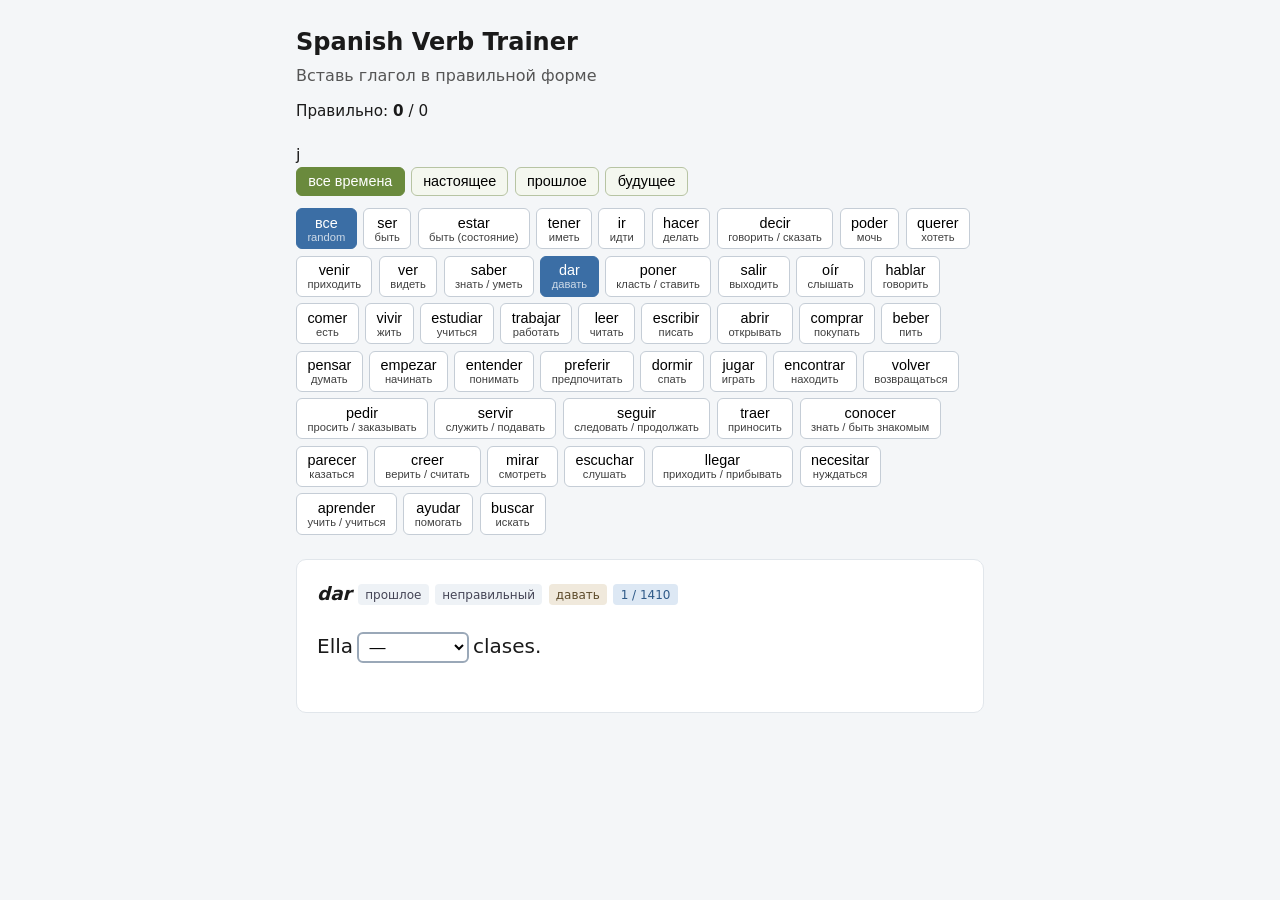
==== index.html @ e8b68db5 "Initial commit" ====
<!DOCTYPE html>
<html lang="ru">
<head>
  <meta charset="UTF-8">
  <meta name="viewport" content="width=device-width, initial-scale=1">
  <title>Spanish Verb Trainer</title>
  <link rel="stylesheet" href="styles.css">
</head>
<body>
  <div class="app">
    <header class="header">
      <h1>Spanish Verb Trainer</h1>
      <p class="subtitle">Вставь глагол в правильной форме</p>
      <div class="score" id="score">Правильно: <strong>0</strong> / <span>0</span></div>
    </header>
j    <nav class="tense-nav" id="tense-nav" aria-label="Времена"></nav>
    <nav class="verb-nav" id="verb-nav" aria-label="Глаголы"></nav>

    <main id="main">
      <p class="loading" id="loading">Загрузка…</p>
    </main>
  </div>
  <script src="verbs-data.js"></script>
  <script src="app.js"></script>
</body>
</html>
---- styles.css ----
*,
*::before,
*::after {
  box-sizing: border-box;
}

body {
  margin: 0;
  font-family: "Segoe UI", system-ui, sans-serif;
  background: #f4f6f8;
  color: #1a1a1a;
  line-height: 1.5;
}

.app {
  max-width: 720px;
  margin: 0 auto;
  padding: 1.5rem 1rem 3rem;
}

.header {
  margin-bottom: 1.25rem;
}

.header h1 {
  margin: 0 0 0.25rem;
  font-size: 1.5rem;
}

.subtitle {
  margin: 0;
  color: #555;
}

.score {
  margin-top: 0.75rem;
  font-size: 0.95rem;
}

.tense-nav {
  display: flex;
  flex-wrap: wrap;
  gap: 0.4rem;
  margin-bottom: 0.75rem;
}

.tense-btn {
  border: 1px solid #b7c4a3;
  background: #f4f7ef;
  border-radius: 6px;
  padding: 0.35rem 0.7rem;
  cursor: pointer;
  font-size: 0.9rem;
}

.tense-btn:hover {
  border-color: #6a8a3d;
}

.tense-btn.active {
  background: #6a8a3d;
  border-color: #6a8a3d;
  color: #fff;
}

.verb-nav {
  display: flex;
  flex-wrap: wrap;
  gap: 0.4rem;
  margin-bottom: 1.5rem;
}

.verb-btn {
  border: 1px solid #c5cdd6;
  background: #fff;
  border-radius: 6px;
  padding: 0.35rem 0.65rem;
  cursor: pointer;
  font-size: 0.9rem;
}

.verb-btn:hover {
  border-color: #3b6ea5;
}

.verb-btn.active {
  background: #3b6ea5;
  border-color: #3b6ea5;
  color: #fff;
}

.verb-btn .meta {
  display: block;
  font-size: 0.7rem;
  opacity: 0.75;
}

.panel {
  background: #fff;
  border: 1px solid #e1e6eb;
  border-radius: 10px;
  padding: 1.25rem;
}

.panel-title {
  margin: 0 0 1rem;
  font-size: 1.15rem;
}

.panel-title .badge {
  display: inline-block;
  margin-left: 0.4rem;
  padding: 0.1rem 0.45rem;
  font-size: 0.75rem;
  font-weight: 500;
  border-radius: 4px;
  background: #eef2f6;
  color: #445;
  vertical-align: middle;
}

.sentence-card.single {
  padding: 0.5rem 0 0;
}

.sentence-text {
  font-size: 1.25rem;
  display: flex;
  flex-wrap: wrap;
  align-items: baseline;
  gap: 0.15rem 0;
  min-height: 2.5rem;
}

.primary-btn {
  margin-top: 1rem;
  border: none;
  background: #3b6ea5;
  color: #fff;
  border-radius: 6px;
  padding: 0.55rem 1rem;
  font-size: 0.95rem;
  cursor: pointer;
}

.primary-btn:hover {
  background: #2f5a88;
}

.panel-title .badge.progress {
  background: #dde8f4;
  color: #2f5a88;
}

.panel-title .badge.translation {
  background: #f0e9dc;
  color: #5c4a2a;
}

.sentence-text select {
  margin: 0 0.25rem;
  padding: 0.25rem 0.4rem;
  font-size: 1rem;
  border: 2px solid #9aa8b8;
  border-radius: 6px;
  background: #fff;
  min-width: 7rem;
}

.sentence-text select.correct {
  border-color: #2e7d4f;
  background: #e8f6ee;
}

.sentence-text select.wrong {
  border-color: #c0392b;
  background: #fdecea;
}

.hint {
  margin: 0.35rem 0 0;
  font-size: 0.85rem;
  color: #666;
}

.sentence-translation {
  margin: 0.6rem 0 0;
  padding: 0.55rem 0.7rem;
  font-size: 0.95rem;
  color: #333;
  background: #f3f6f9;
  border-radius: 6px;
  line-height: 1.45;
}

.sentence-translation .full-es {
  display: inline-block;
  margin-top: 0.25rem;
  color: #555;
  font-style: italic;
}

.feedback {
  margin: 0.25rem 0 0;
  font-size: 0.85rem;
  font-weight: 600;
  min-height: 1.2em;
}

.feedback.ok {
  color: #2e7d4f;
}

.feedback.bad {
  color: #c0392b;
}

.loading,
.error {
  color: #555;
}

.error {
  color: #c0392b;
}
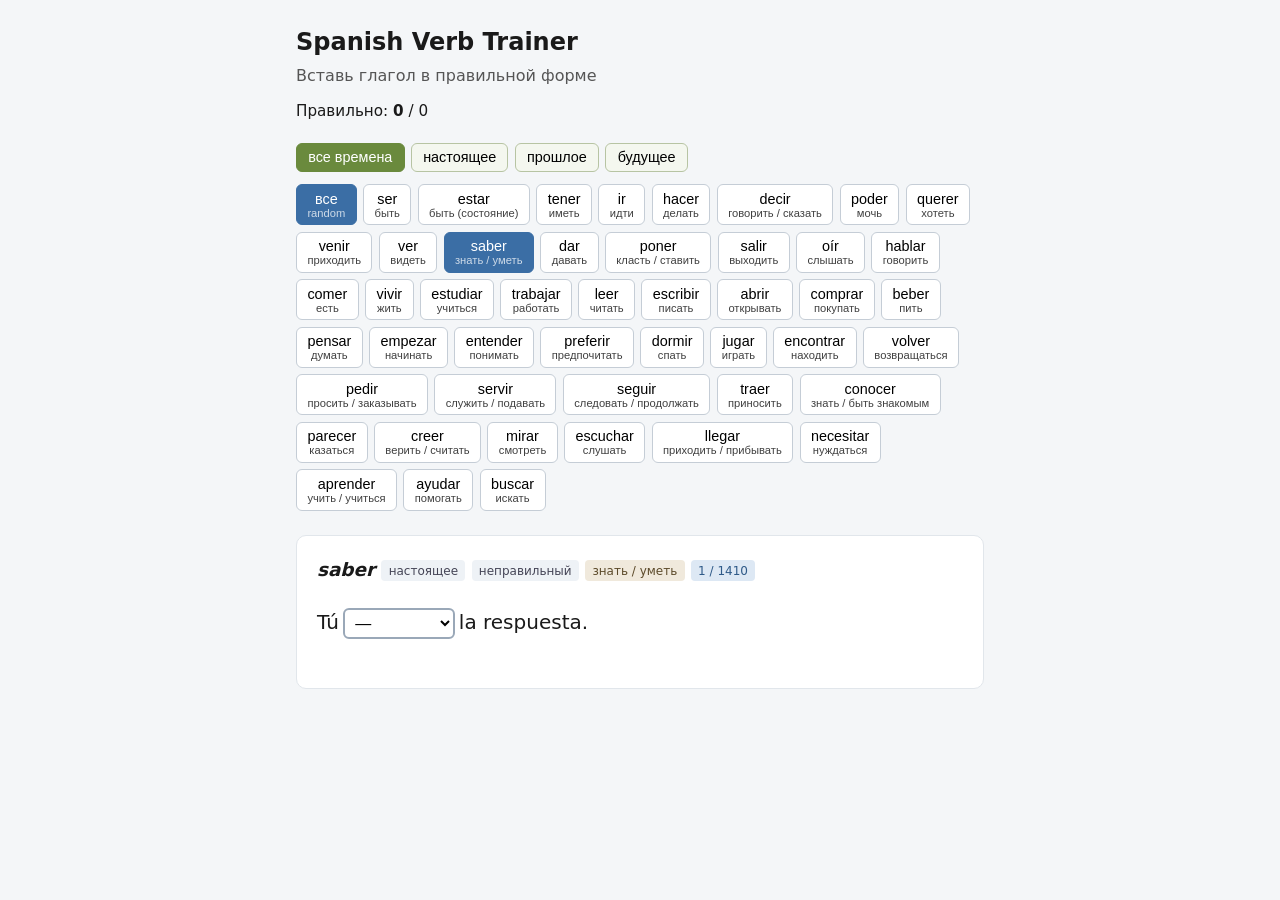
==== commit 91646756: "Fix: typo" ====
--- a/index.html
+++ b/index.html
@@ -13,7 +13,7 @@
       <p class="subtitle">Вставь глагол в правильной форме</p>
       <div class="score" id="score">Правильно: <strong>0</strong> / <span>0</span></div>
     </header>
-j    <nav class="tense-nav" id="tense-nav" aria-label="Времена"></nav>
+    <nav class="tense-nav" id="tense-nav" aria-label="Времена"></nav>
     <nav class="verb-nav" id="verb-nav" aria-label="Глаголы"></nav>
 
     <main id="main">
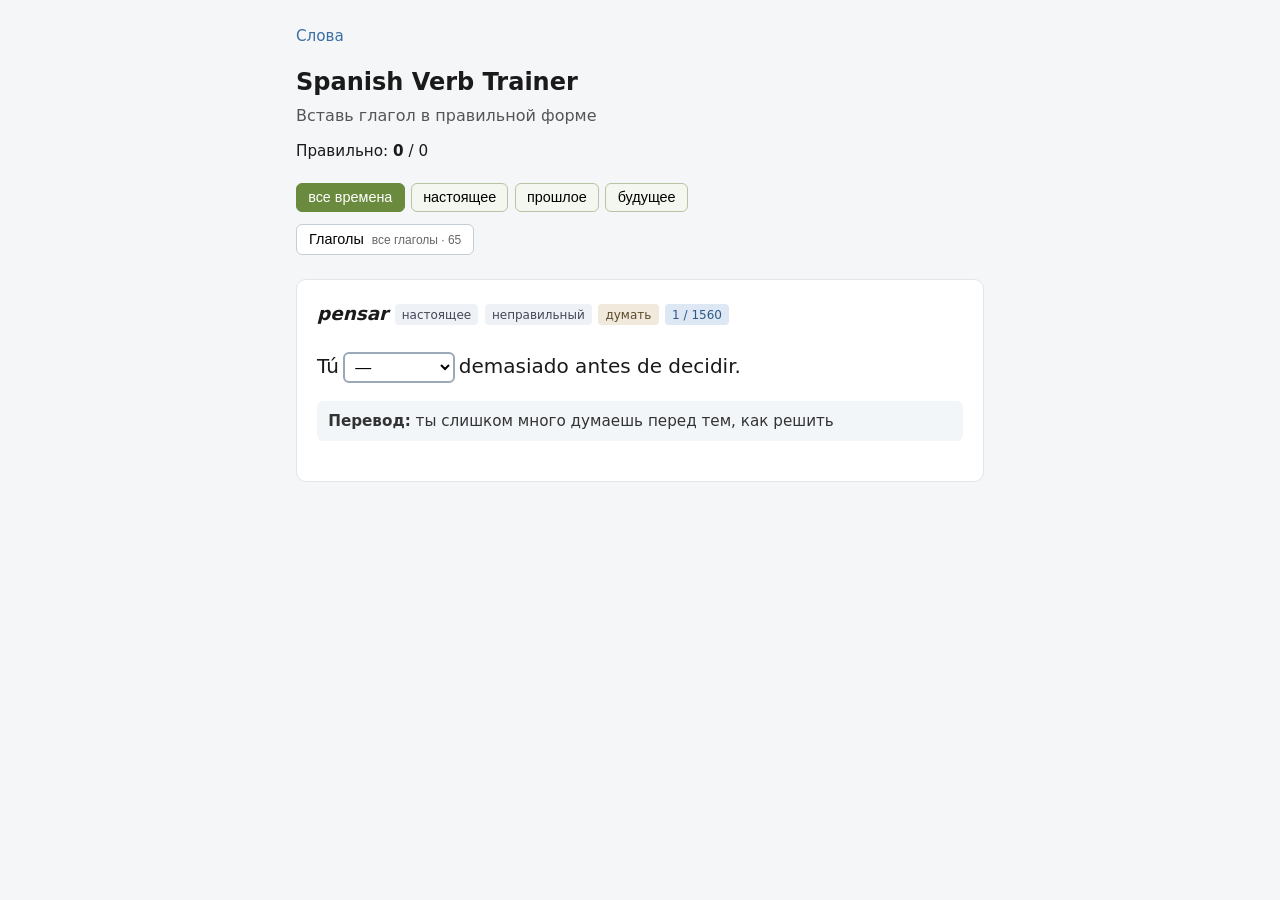
==== commit d2369824: "Add words" ====
--- a/index.html
+++ b/index.html
@@ -8,6 +8,9 @@
 </head>
 <body>
   <div class="app">
+    <nav class="site-nav" aria-label="Страницы">
+      <a href="page2.html">Слова</a>
+    </nav>
     <header class="header">
       <h1>Spanish Verb Trainer</h1>
       <p class="subtitle">Вставь глагол в правильной форме</p>
--- a/styles.css
+++ b/styles.css
@@ -18,6 +18,20 @@
   padding: 1.5rem 1rem 3rem;
 }
 
+.site-nav {
+  margin-bottom: 1rem;
+}
+
+.site-nav a {
+  color: #3b6ea5;
+  text-decoration: none;
+  font-size: 0.95rem;
+}
+
+.site-nav a:hover {
+  text-decoration: underline;
+}
+
 .header {
   margin-bottom: 1.25rem;
 }
@@ -63,11 +77,76 @@
   color: #fff;
 }
 
-.verb-nav {
+.category-nav {
   display: flex;
   flex-wrap: wrap;
   gap: 0.4rem;
+  margin-bottom: 1.25rem;
+}
+
+.category-btn {
+  border: 1px solid #c5b8a8;
+  background: #faf7f2;
+  border-radius: 6px;
+  padding: 0.35rem 0.65rem;
+  cursor: pointer;
+  font-size: 0.85rem;
+  text-align: left;
+}
+
+.category-btn:hover {
+  border-color: #a67c52;
+}
+
+.category-btn.active {
+  background: #a67c52;
+  border-color: #a67c52;
+  color: #fff;
+}
+
+.category-btn .meta {
+  display: block;
+  font-size: 0.7rem;
+  opacity: 0.75;
+}
+
+.verb-nav {
+  display: flex;
+  flex-direction: column;
+  gap: 0.5rem;
   margin-bottom: 1.5rem;
+}
+
+.verb-toggle {
+  align-self: flex-start;
+  display: inline-flex;
+  align-items: baseline;
+  gap: 0.5rem;
+  border: 1px solid #c5cdd6;
+  background: #fff;
+  border-radius: 6px;
+  padding: 0.4rem 0.75rem;
+  cursor: pointer;
+  font-size: 0.9rem;
+}
+
+.verb-toggle:hover {
+  border-color: #3b6ea5;
+}
+
+.verb-toggle-meta {
+  font-size: 0.75rem;
+  color: #666;
+}
+
+.verb-list {
+  display: flex;
+  flex-wrap: wrap;
+  gap: 0.4rem;
+}
+
+.verb-list[hidden] {
+  display: none;
 }
 
 .verb-btn {
@@ -147,6 +226,10 @@
   background: #2f5a88;
 }
 
+.next-btn {
+  display: inline-block;
+}
+
 .panel-title .badge.progress {
   background: #dde8f4;
   color: #2f5a88;
@@ -223,3 +306,79 @@
 .error {
   color: #c0392b;
 }
+
+.match-progress {
+  margin: 0.35rem 0 0;
+  font-size: 0.85rem;
+  color: #666;
+}
+
+.match-hint {
+  margin: 0 0 1rem;
+  color: #555;
+  font-size: 0.95rem;
+}
+
+.match-grid {
+  display: grid;
+  grid-template-columns: 1fr 1fr;
+  gap: 0.75rem 1rem;
+}
+
+.match-col {
+  display: flex;
+  flex-direction: column;
+  gap: 0.5rem;
+}
+
+.match-btn {
+  border: 1px solid #c5cdd6;
+  background: #fff;
+  border-radius: 8px;
+  padding: 0.7rem 0.85rem;
+  cursor: pointer;
+  font-size: 1rem;
+  text-align: left;
+  min-height: 2.75rem;
+}
+
+.match-btn:hover:not(:disabled):not(.matched) {
+  border-color: #3b6ea5;
+}
+
+.match-btn.selected {
+  border-color: #3b6ea5;
+  background: #e8f0f8;
+}
+
+.match-btn.matched {
+  border-color: #2e7d4f;
+  background: #e8f6ee;
+  color: #2e7d4f;
+  cursor: default;
+  pointer-events: none;
+}
+
+.match-btn.correct-flash {
+  border-color: #2e7d4f;
+}
+
+.match-btn.wrong-flash {
+  border-color: #c0392b;
+  background: #fdecea;
+}
+
+.match-actions {
+  margin-top: 0.5rem;
+}
+
+@media (max-width: 520px) {
+  .match-grid {
+    gap: 0.5rem 0.6rem;
+  }
+
+  .match-btn {
+    font-size: 0.9rem;
+    padding: 0.55rem 0.65rem;
+  }
+}
